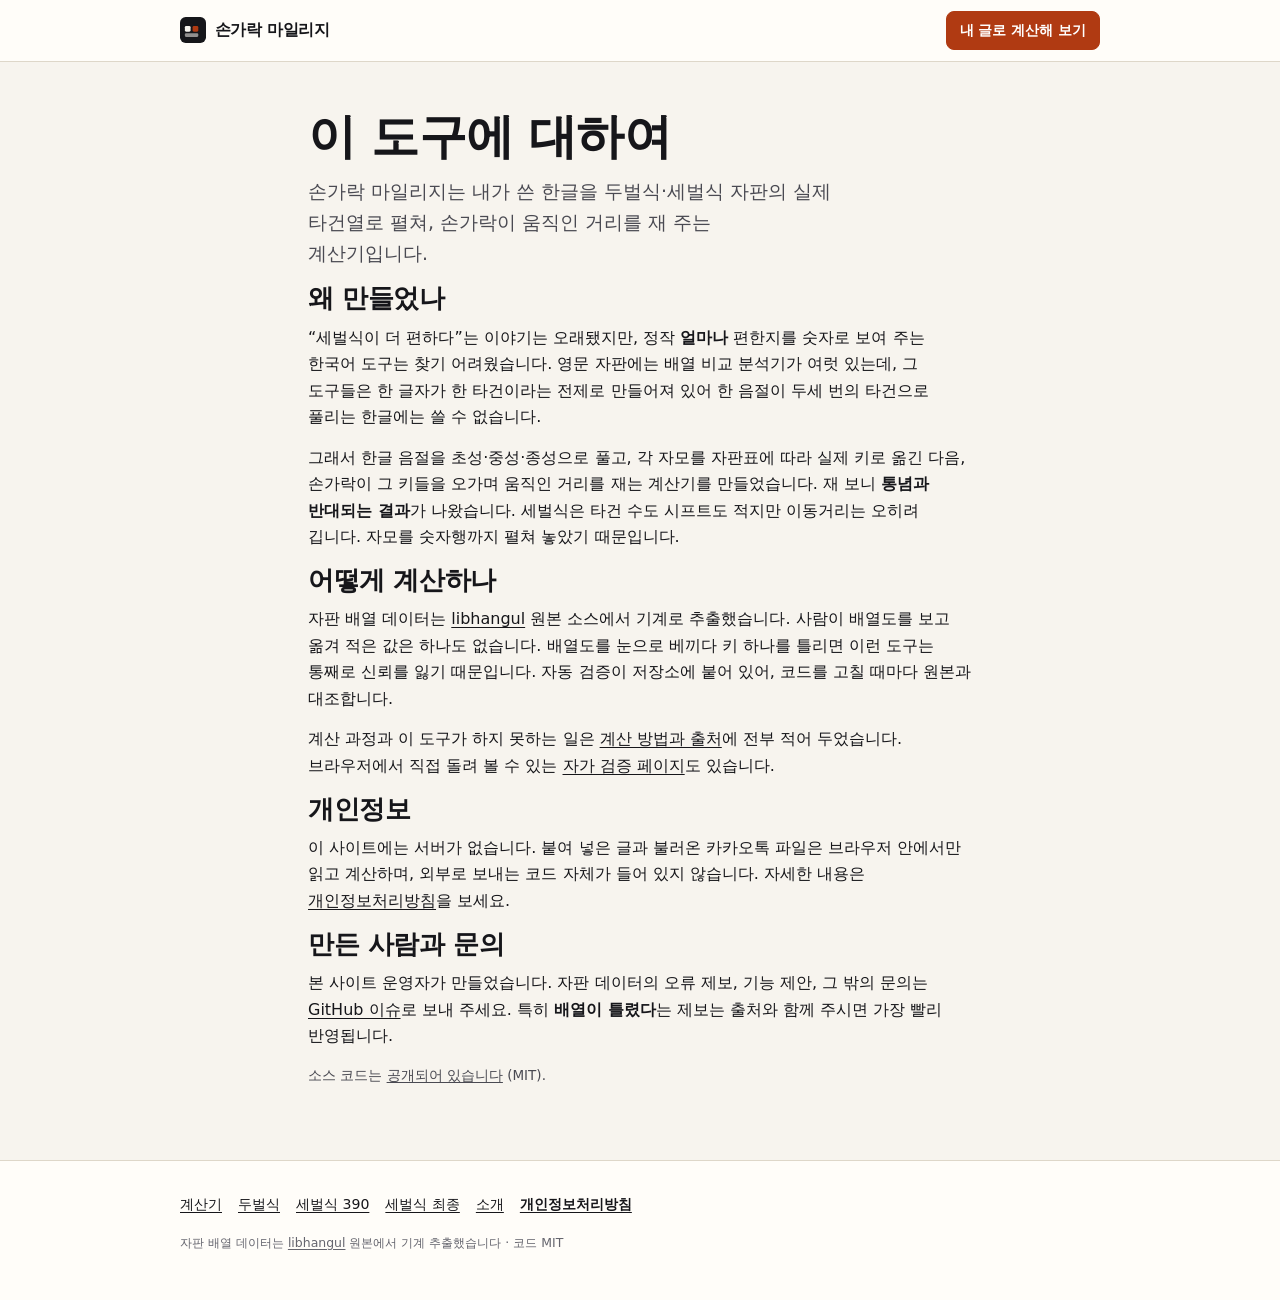
==== about.html @ 14648d4e "법적 고지와 수익화 배선을 실제 요건에 맞추다 조사 결과 현재 구현이 두 가지 요건을 만족하지 못했다.  **공정위 대가성 문구** — 심사지침은 본문과 명확히 구분되고 쉽게 인식" ====
<!doctype html>
<html lang="ko">
<head>
<meta charset="utf-8">
<meta name="viewport" content="width=device-width, initial-scale=1">
<title>소개 — 손가락 마일리지</title>
<meta name="description" content="손가락 마일리지는 한글 자판의 손가락 이동거리를 재는 도구입니다. 왜 만들었고 어떻게 계산하는지 설명합니다.">
<meta name="theme-color" content="#f7f4ee" media="(prefers-color-scheme: light)">
<meta name="theme-color" content="#121216" media="(prefers-color-scheme: dark)">
<meta property="og:type" content="article">
<meta property="og:title" content="소개 — 손가락 마일리지">
<meta property="og:description" content="손가락 마일리지는 한글 자판의 손가락 이동거리를 재는 도구입니다. 왜 만들었고 어떻게 계산하는지 설명합니다.">
<meta property="og:image" content="og.png">
<meta property="og:locale" content="ko_KR">
<meta name="twitter:card" content="summary_large_image">
<link rel="canonical" href="about.html">
<link rel="icon" href="data:image/svg+xml,%3Csvg xmlns='http://www.w3.org/2000/svg' viewBox='0 0 32 32'%3E%3Crect width='32' height='32' rx='7' fill='%2316161a'/%3E%3Crect x='6' y='11' width='7' height='7' rx='1.6' fill='%23f7f4ee'/%3E%3Crect x='15.5' y='11' width='7' height='7' rx='1.6' fill='%23b03a12'/%3E%3Crect x='6' y='20' width='16.5' height='4.5' rx='1.4' fill='%23f7f4ee' opacity='.55'/%3E%3C/svg%3E">
<link rel="stylesheet" href="assets/style.css">
</head>
<body>
<a class="skip" href="#main">본문으로 건너뛰기</a>
<header class="masthead"><div class="wrap">
  <a class="brand" href="./">
    <svg width="26" height="26" viewBox="0 0 32 32" aria-hidden="true">
      <rect width="32" height="32" rx="7" fill="currentColor"></rect>
      <rect x="6" y="11" width="7" height="7" rx="1.6" fill="var(--paper)"></rect>
      <rect x="15.5" y="11" width="7" height="7" rx="1.6" fill="var(--accent)"></rect>
      <rect x="6" y="20" width="16.5" height="4.5" rx="1.4" fill="var(--paper)" opacity=".55"></rect>
    </svg><span>손가락 마일리지</span></a>
  <nav aria-label="사이트"><a class="btn btn-primary" href="./">내 글로 계산해 보기</a></nav>
</div></header>
<main id="main">
<section><div class="wrap" style="max-width:44rem">
  <h1>이 도구에 대하여</h1>
  <p class="lede">손가락 마일리지는 내가 쓴 한글을 두벌식·세벌식 자판의 실제 타건열로 펼쳐,
    손가락이 움직인 거리를 재 주는 계산기입니다.</p>

  <h2>왜 만들었나</h2>
  <p>“세벌식이 더 편하다”는 이야기는 오래됐지만, 정작 <strong>얼마나</strong> 편한지를 숫자로
    보여 주는 한국어 도구는 찾기 어려웠습니다. 영문 자판에는 배열 비교 분석기가 여럿 있는데,
    그 도구들은 한 글자가 한 타건이라는 전제로 만들어져 있어 한 음절이 두세 번의 타건으로
    풀리는 한글에는 쓸 수 없습니다.</p>
  <p>그래서 한글 음절을 초성·중성·종성으로 풀고, 각 자모를 자판표에 따라 실제 키로 옮긴 다음,
    손가락이 그 키들을 오가며 움직인 거리를 재는 계산기를 만들었습니다. 재 보니
    <strong>통념과 반대되는 결과</strong>가 나왔습니다. 세벌식은 타건 수도 시프트도 적지만
    이동거리는 오히려 깁니다. 자모를 숫자행까지 펼쳐 놓았기 때문입니다.</p>

  <h2>어떻게 계산하나</h2>
  <p>자판 배열 데이터는 <a href="https://github.com/libhangul/libhangul" rel="noopener">libhangul</a>
    원본 소스에서 기계로 추출했습니다. 사람이 배열도를 보고 옮겨 적은 값은 하나도 없습니다.
    배열도를 눈으로 베끼다 키 하나를 틀리면 이런 도구는 통째로 신뢰를 잃기 때문입니다.
    자동 검증이 저장소에 붙어 있어, 코드를 고칠 때마다 원본과 대조합니다.</p>
  <p>계산 과정과 이 도구가 하지 못하는 일은
    <a href="./#method">계산 방법과 출처</a>에 전부 적어 두었습니다.
    브라우저에서 직접 돌려 볼 수 있는 <a href="test.html">자가 검증 페이지</a>도 있습니다.</p>

  <h2>개인정보</h2>
  <p>이 사이트에는 서버가 없습니다. 붙여 넣은 글과 불러온 카카오톡 파일은 브라우저 안에서만
    읽고 계산하며, 외부로 보내는 코드 자체가 들어 있지 않습니다. 자세한 내용은
    <a href="privacy.html">개인정보처리방침</a>을 보세요.</p>

  <h2>만든 사람과 문의</h2>
  <p>본 사이트 운영자가 만들었습니다. 자판 데이터의 오류 제보, 기능 제안, 그 밖의 문의는
    <a href="https://github.com/adk24211/aiiiiia/issues" rel="noopener">GitHub 이슈</a>로 보내 주세요. 특히 <strong>배열이 틀렸다</strong>는 제보는 출처와 함께
    주시면 가장 빨리 반영됩니다.</p>
  <p class="small">소스 코드는 <a href="https://github.com/adk24211/aiiiiia" rel="noopener">공개되어 있습니다</a> (MIT).</p>
</div></section></main>
<footer><div class="wrap">
  <ul style="list-style:none;padding:0;margin:0 0 1rem;display:flex;gap:1rem;flex-wrap:wrap;font-size:.88rem">
    <li><a href="./">계산기</a></li>
    <li><a href="dubeolsik.html">두벌식</a></li>
    <li><a href="sebeolsik-390.html">세벌식 390</a></li>
    <li><a href="sebeolsik-final.html">세벌식 최종</a></li>
    <li><a href="about.html">소개</a></li>
    <li><a href="privacy.html"><strong>개인정보처리방침</strong></a></li>
  </ul>
  <p class="tiny">자판 배열 데이터는 <a href="https://github.com/libhangul/libhangul" rel="noopener">libhangul</a>
    원본에서 기계 추출했습니다 · 코드 MIT</p>
</div></footer>
</body>
</html>
---- assets/style.css ----
/* 손가락 마일리지 — 디자인 시스템
   기술 도면 + 편집 디자인. 웹폰트 0개, 라이브러리 0개. */

:root {
  color-scheme: light dark;

  --paper:      #f7f4ee;
  --surface:    #fffdf9;
  --surface-2:  #f0ebe1;
  --ink:        #16161a;
  --ink-2:      #4a4a52;
  --ink-3:      #65656e;
  --line:       #ded7c9;
  --line-2:     #8a857c;
  --accent:     #b03a12;   /* 주황빨강 — 강조 1색 */
  --accent-ink: #ffffff;
  --accent-bg:  #fbeadf;
  --cool:       #14507f;   /* 파랑 — 순차 스케일 기준색 */
  --cool-bg:    #e3edf6;
  --good:       #16624a;
  --shadow:     0 1px 0 rgba(22,22,26,.06), 0 6px 22px -14px rgba(22,22,26,.5);
  --radius:     10px;

  --heat-h: 205;
  --heat-s: 72%;

  --tint-cho:  #e6eff8;
  --tint-jung: #fceade;
  --tint-jong: #e6f2ea;
}

@media (prefers-color-scheme: dark) {
  :root:not([data-theme="light"]) {
    --paper:      #121216;
    --surface:    #1a1a20;
    --surface-2:  #24242c;
    --ink:        #f2efe9;
    --ink-2:      #b9b6b0;
    --ink-3:      #918e89;
    --line:       #33333d;
    --line-2:     #71717f;
    --accent:     #ff8a5c;
    --accent-ink: #2a1004;
    --accent-bg:  #35201a;
    --cool:       #7fb8e8;
    --cool-bg:    #172634;
    --good:       #62c6a3;
    --shadow:     0 1px 0 rgba(0,0,0,.4), 0 10px 30px -18px #000;
    --heat-s: 62%;
    --tint-cho:  #132435;
    --tint-jung: #331e15;
    --tint-jong: #122922;
  }
}
:root[data-theme="dark"] {
  --paper:#121216; --surface:#1a1a20; --surface-2:#24242c; --ink:#f2efe9; --ink-2:#b9b6b0;
  --ink-3:#918e89; --line:#33333d; --line-2:#71717f; --accent:#ff8a5c; --accent-ink:#2a1004;
  --accent-bg:#35201a; --cool:#7fb8e8; --cool-bg:#172634; --good:#62c6a3;
  --shadow:0 1px 0 rgba(0,0,0,.4), 0 10px 30px -18px #000; --heat-s:62%;
  --tint-cho:#132435; --tint-jung:#331e15; --tint-jong:#122922;
}

*, *::before, *::after { box-sizing: border-box; }

html { -webkit-text-size-adjust: 100%; }

body {
  margin: 0;
  background: var(--paper);
  color: var(--ink);
  font-family: system-ui, -apple-system, "Apple SD Gothic Neo", "Pretendard",
               "Malgun Gothic", "Noto Sans KR", "Segoe UI", sans-serif;
  font-size: 16px;
  line-height: 1.65;
  word-break: keep-all;
  overflow-wrap: anywhere;
}

.num { font-variant-numeric: tabular-nums; font-feature-settings: "tnum" 1; }
code, kbd, .mono {
  font-family: ui-monospace, SFMono-Regular, "SF Mono", Menlo, Consolas,
               "Liberation Mono", monospace;
}

/* ---------------------------------------------------------------- 레이아웃 */

.wrap { width: 100%; max-width: 60rem; margin-inline: auto; padding-inline: 20px; }
@media (max-width: 30rem) { .wrap { padding-inline: 16px; } }

main > section { padding-block: 2.75rem; border-top: 1px solid var(--line); }
main > section:first-of-type { border-top: 0; }

.skip {
  position: absolute; left: 0; top: -4rem; z-index: 99;
  background: var(--ink); color: var(--paper); padding: .7rem 1.1rem;
  border-radius: 0 0 var(--radius) 0; text-decoration: none; font-weight: 600;
}
.skip:focus { top: 0; }

:focus-visible {
  outline: 3px solid var(--accent);
  outline-offset: 2px;
  border-radius: 3px;
}

/* ---------------------------------------------------------------- 타이포 */

h1, h2, h3, h4 { line-height: 1.25; margin: 0 0 .6rem; letter-spacing: -0.015em; font-weight: 700; }
h1 { font-size: clamp(1.9rem, 6.2vw, 3rem); }
h2 { font-size: clamp(1.25rem, 3.6vw, 1.6rem); }
h3 { font-size: 1.06rem; }
h4 { font-size: .95rem; }
p  { margin: 0 0 .9rem; }
a  { color: inherit; text-underline-offset: .18em; text-decoration-thickness: 1px; }
a:hover { text-decoration-thickness: 2px; }

.lede { font-size: clamp(1rem, 2.6vw, 1.18rem); color: var(--ink-2); max-width: 44ch; }
.small { font-size: .845rem; color: var(--ink-2); }
.tiny  { font-size: .78rem;  color: var(--ink-3); }
.eyebrow {
  font-size: .74rem; letter-spacing: .14em; text-transform: uppercase;
  color: var(--ink-3); font-weight: 700; margin: 0 0 .5rem;
}

/* ---------------------------------------------------------------- 헤더 */

.masthead {
  border-bottom: 1px solid var(--line);
  background: var(--surface);
}
.masthead .wrap {
  display: flex; align-items: center; gap: 1rem;
  padding-block: .7rem; flex-wrap: wrap;
}
.brand { display: flex; align-items: center; gap: .55rem; font-weight: 800; letter-spacing: -.02em; text-decoration: none; }
.brand svg { display: block; }
.masthead nav { margin-inline-start: auto; display: flex; gap: .25rem; flex-wrap: wrap; }

.btn {
  font: inherit; font-size: .875rem; font-weight: 600;
  background: var(--surface); color: var(--ink);
  border: 1px solid var(--line-2); border-radius: 8px;
  padding: .42rem .8rem; cursor: pointer; text-decoration: none;
  display: inline-flex; align-items: center; gap: .4rem;
}
.btn:hover { background: var(--surface-2); }
.btn[aria-pressed="true"] { background: var(--ink); color: var(--paper); border-color: var(--ink); }
.btn-primary { background: var(--accent); color: var(--accent-ink); border-color: var(--accent); }
.btn-primary:hover { filter: brightness(1.08); background: var(--accent); }
.btn-lg { font-size: 1rem; padding: .62rem 1.1rem; }

/* ---------------------------------------------------------------- 히어로 */

.hero { padding-block: 2.2rem 1.6rem; }
.hero h1 { max-width: 18ch; }
.hero h1 em { font-style: normal; color: var(--accent); }

/* 대가성 고지. 공정위 심사지침은 '본문과 명확히 구분되고 쉽게 인식되는' 표시를 요구한다 —
   본문보다 크게, 본문과 다른 색으로, 테두리로 구분해서, 제휴 링크보다 위에 둔다.
   작게 만들거나 접어 두거나 푸터에만 두면 안 된다. */
.ad-disclosure {
  margin: 1.1rem 0; padding: .7rem .9rem;
  border: 2px solid var(--accent); border-radius: 10px;
  background: var(--accent-bg); color: var(--accent);
  font-size: 1.02rem; font-weight: 650; line-height: 1.5;
}
.ad-disclosure b { font-weight: 800; }

/* ---------------------------------------------------------------- 입력 */

.input-grid { display: grid; gap: 1rem; grid-template-columns: 1fr; margin-top: 1.4rem; }
@media (min-width: 46rem) { .input-grid { grid-template-columns: 1.55fr 1fr; align-items: start; } }

.field { display: block; }
.field > .lbl { display: block; font-weight: 700; font-size: .9rem; margin-bottom: .35rem; }
.field .hint { display: block; font-size: .78rem; color: var(--ink-3); margin-bottom: .45rem; }

textarea#src {
  width: 100%; min-height: 8.5rem; resize: vertical;
  font: inherit; font-size: .95rem; line-height: 1.6;
  padding: .75rem .85rem; color: var(--ink);
  background: var(--surface); border: 1px solid var(--line-2); border-radius: var(--radius);
}

.dropzone {
  border: 2px dashed var(--line-2); border-radius: var(--radius);
  background: var(--surface); padding: .9rem; text-align: center;
}
.dropzone.is-over { border-color: var(--accent); background: var(--accent-bg); }
.dropzone input[type="file"] { display: block; width: 100%; font-size: .82rem; margin-top: .5rem; }

.privacy-note {
  margin-top: .6rem; font-size: .78rem; color: var(--ink-2);
  background: var(--cool-bg); border-left: 3px solid var(--cool);
  padding: .5rem .7rem; border-radius: 0 6px 6px 0;
}

.row-actions { display: flex; flex-wrap: wrap; gap: .5rem; margin-top: .8rem; align-items: center; }

.badge {
  display: inline-flex; align-items: center; gap: .35rem;
  font-size: .76rem; font-weight: 700; border-radius: 100px;
  padding: .2rem .62rem; background: var(--surface-2); color: var(--ink-2);
  border: 1px solid var(--line);
}
.badge::before {
  content: ""; width: 6px; height: 6px; border-radius: 50%;
  background: var(--ink-3); flex: none;
}
.badge-live::before { background: var(--accent); }
.badge-live { background: var(--accent-bg); color: var(--accent); border-color: transparent; }

/* ---------------------------------------------------------------- 헤드라인 */

.headline {
  background: var(--surface); border: 1px solid var(--line);
  border-radius: 14px; padding: 1.4rem 1.3rem; box-shadow: var(--shadow);
}
.bignum {
  font-size: clamp(3rem, 15vw, 5.6rem); font-weight: 800;
  line-height: .95; letter-spacing: -.045em; margin: .1rem 0 .3rem;
  display: flex; align-items: baseline; gap: .3rem; flex-wrap: wrap;
}
.bignum .unit { font-size: .34em; font-weight: 700; color: var(--ink-2); letter-spacing: -.02em; }
.headline .verdict { font-size: clamp(1rem, 2.9vw, 1.22rem); margin: 0 0 .5rem; max-width: 48ch; }
.headline .verdict strong { color: var(--accent); }
.chips { display: flex; flex-wrap: wrap; gap: .4rem; margin-top: .8rem; }

/* ---------------------------------------------------------------- 표 */

.table-scroll { position: relative; overflow-x: auto; -webkit-overflow-scrolling: touch; margin-inline: -4px; padding-inline: 4px; }
table { border-collapse: collapse; width: 100%; font-size: .9rem; min-width: 30rem; }
caption {
  text-align: left; font-size: .82rem; color: var(--ink-2);
  padding-bottom: .5rem;
}
th, td { padding: .5rem .65rem; text-align: right; border-bottom: 1px solid var(--line); }
th[scope="row"], thead th:first-child, td:first-child { text-align: left; }
thead th { font-size: .8rem; color: var(--ink-2); border-bottom: 2px solid var(--line-2); white-space: nowrap; }
tbody th[scope="row"] { font-weight: 600; white-space: nowrap; }
tbody tr:hover { background: var(--surface); }
td.best { color: var(--good); font-weight: 700; }
td.best::after { content: " ●"; font-size: .6em; vertical-align: .25em; }
.unit-cell { color: var(--ink-3); font-weight: 400; font-size: .85em; }

/* ---------------------------------------------------------------- 자판 */

.kbd-block { margin-bottom: 1.5rem; }
.kbd-head { display: flex; align-items: baseline; gap: .6rem; flex-wrap: wrap; margin-bottom: .45rem; }
.kbd-head h3 { margin: 0; }
.kbd { position: relative; overflow-x: auto; }
.kbd svg { display: block; width: 100%; min-width: 22rem; height: auto; }
.kbd .kcap { stroke: var(--line-2); stroke-width: .5; }
.kbd .klabel { font-size: 5.6px; font-weight: 700; }
.kbd .kcount { font-size: 4.2px; font-variant-numeric: tabular-nums; }
.kbd .khot { stroke: var(--accent); stroke-width: 1.1; }
.kbd .kmod { fill: var(--surface-2); }

.legend { display: flex; align-items: center; gap: .5rem; flex-wrap: wrap; font-size: .76rem; color: var(--ink-2); margin-top: .35rem; }
.legend .swatches { display: flex; }
.legend .sw { width: 16px; height: 12px; display: block; }

details {
  border: 1px solid var(--line); border-radius: 10px; background: var(--surface);
  padding: .1rem .85rem; margin-block: .8rem;
}
details[open] { padding-bottom: .85rem; }
summary { cursor: pointer; font-weight: 650; padding: .6rem 0; font-size: .92rem; }
summary::marker { color: var(--accent); }

/* ---------------------------------------------------------------- 막대 */

.bars { display: grid; gap: .5rem; }
.bar-row { display: grid; grid-template-columns: 5.2rem 1fr auto; gap: .6rem; align-items: center; font-size: .86rem; }
.bar-track { display: block; background: var(--surface-2); border-radius: 4px; height: 1.1rem; overflow: hidden; border: 1px solid var(--line); }
.bar-fill { display: block; height: 100%; background: var(--cool); }
.bar-fill.is-accent { background: var(--accent); }
.bar-val { font-variant-numeric: tabular-nums; font-size: .82rem; color: var(--ink-2); min-width: 4.2rem; text-align: right; }

/* ---------------------------------------------------------------- 요약문 */

ul.findings { list-style: none; padding: 0; margin: 0; display: grid; gap: .55rem; }
ul.findings li {
  background: var(--surface); border: 1px solid var(--line); border-radius: 10px;
  padding: .7rem .9rem; font-size: .93rem; display: flex; gap: .65rem; align-items: flex-start;
}
ul.findings li::before {
  content: attr(data-mark); font-weight: 800; color: var(--accent);
  font-size: .8rem; line-height: 1.75; flex: none;
}

/* ---------------------------------------------------------------- 설정 */

.settings { display: grid; gap: 1rem; grid-template-columns: repeat(auto-fit, minmax(13rem, 1fr)); }
fieldset { border: 1px solid var(--line); border-radius: 10px; padding: .7rem .85rem 0.9rem; margin: 0; background: var(--surface); }
legend { font-weight: 700; font-size: .85rem; padding-inline: .3rem; }
.radio-row { display: flex; flex-direction: column; gap: .28rem; font-size: .875rem; }
.radio-row label { display: flex; gap: .45rem; align-items: baseline; cursor: pointer; }
select, input[type="number"], input[type="date"], input[type="text"] {
  font: inherit; font-size: .875rem; padding: .35rem .5rem;
  background: var(--surface); color: var(--ink);
  border: 1px solid var(--line-2); border-radius: 7px; max-width: 100%;
}

/* ---------------------------------------------------------------- 카톡 */

.kakao-box { background: var(--surface); border: 1px solid var(--line); border-radius: 12px; padding: 1rem; margin-top: 1rem; }
.speaker-list { display: flex; flex-wrap: wrap; gap: .45rem; margin: .5rem 0 0; }
.speaker-list label {
  display: inline-flex; gap: .4rem; align-items: center; font-size: .86rem;
  border: 1px solid var(--line-2); border-radius: 100px; padding: .25rem .7rem; cursor: pointer;
  background: var(--paper);
}
.speaker-list label:has(input:checked) { background: var(--accent-bg); border-color: var(--accent); color: var(--accent); font-weight: 650; }

/* ---------------------------------------------------------------- 광고/추천 */

.promo { border: 1px solid var(--line-2); border-radius: 12px; padding: 1rem; background: var(--surface); }
.promo-label {
  display: inline-block; font-size: .7rem; font-weight: 800; letter-spacing: .08em;
  border: 1px solid var(--line-2); border-radius: 4px; padding: 0 .35rem; color: var(--ink-3);
}
.promo ul { list-style: none; padding: 0; margin: .7rem 0 0; display: grid; gap: .6rem; }
.promo li { border-top: 1px solid var(--line); padding-top: .6rem; font-size: .9rem; }
.promo li:first-child { border-top: 0; padding-top: 0; }

/* ---------------------------------------------------------------- 편집기 */

.editor-grid { display: grid; gap: .35rem; }
.editor-row { display: flex; gap: .25rem; flex-wrap: wrap; }
.editor-key { display: grid; gap: .1rem; justify-items: center; }
.editor-key .cap { font-size: .68rem; color: var(--ink-3); }
.editor-key select { padding: .15rem .2rem; font-size: .8rem; min-width: 3.1rem; }

/* ---------------------------------------------------------------- 카드 */

#cardCanvas { width: 100%; height: auto; border: 1px solid var(--line); border-radius: 10px; background: var(--surface); }

/* ---------------------------------------------------------------- 푸터 */

footer { border-top: 1px solid var(--line); background: var(--surface); padding-block: 2rem; margin-top: 1rem; }
footer .cols { display: grid; gap: 1.4rem; grid-template-columns: repeat(auto-fit, minmax(14rem, 1fr)); }
footer h2 { font-size: .95rem; }
footer ul { list-style: none; padding: 0; margin: 0; display: grid; gap: .3rem; font-size: .85rem; }

.srcs { font-size: .8rem; }
.srcs th, .srcs td { padding: .35rem .5rem; }

.visually-hidden {
  position: absolute !important; width: 1px; height: 1px; padding: 0; margin: -1px;
  overflow: hidden; clip: rect(0 0 0 0); white-space: nowrap; border: 0;
}

progress { width: 100%; height: .55rem; }

@media (prefers-reduced-motion: reduce) {
  *, *::before, *::after {
    animation-duration: .001ms !important; animation-iteration-count: 1 !important;
    transition-duration: .001ms !important; scroll-behavior: auto !important;
  }
}

@media print {
  .masthead nav, .input-grid, .promo, .row-actions, details { display: none !important; }
  body { background: #fff; color: #000; }
}
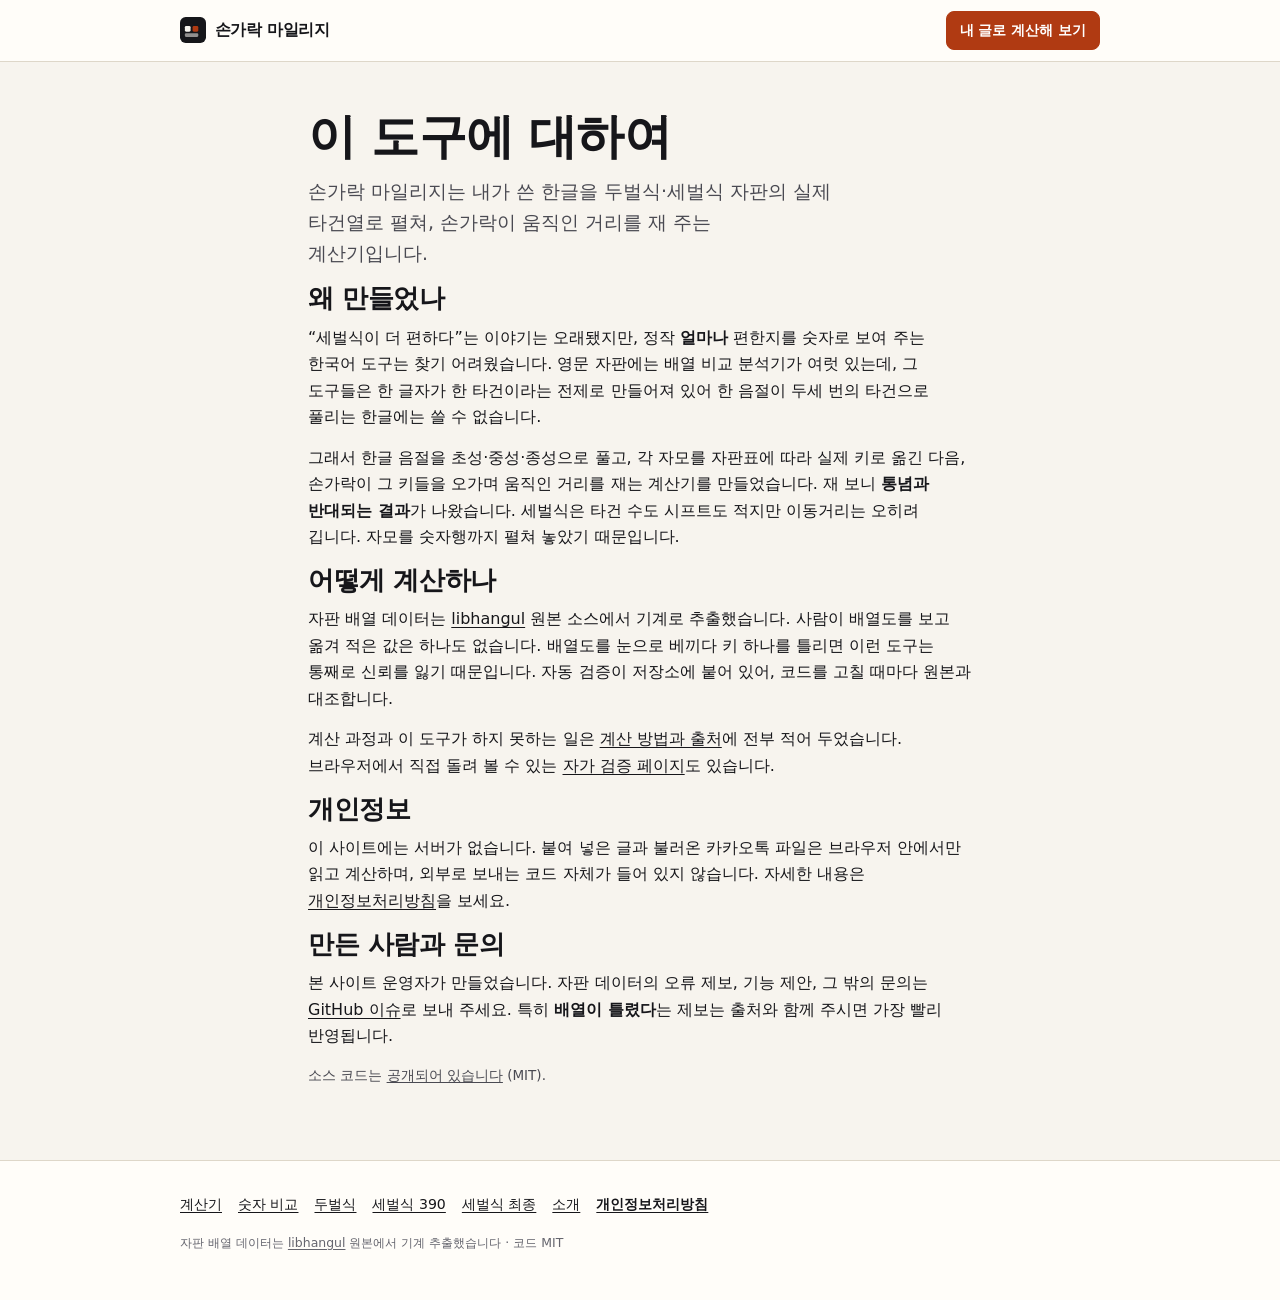
==== commit 9401d5c5: "compare.html: "두벌식 세벌식 차이"에 실제로 숫자로 답하는 페이지 검색어 조사 결과, 가장 수요가 큰 질문들(두벌식 세벌식 차이 / 세벌식 390 최종 차이 / 키보드" ====
--- a/about.html
+++ b/about.html
@@ -68,6 +68,7 @@
 <footer><div class="wrap">
   <ul style="list-style:none;padding:0;margin:0 0 1rem;display:flex;gap:1rem;flex-wrap:wrap;font-size:.88rem">
     <li><a href="./">계산기</a></li>
+    <li><a href="compare.html">숫자 비교</a></li>
     <li><a href="dubeolsik.html">두벌식</a></li>
     <li><a href="sebeolsik-390.html">세벌식 390</a></li>
     <li><a href="sebeolsik-final.html">세벌식 최종</a></li>
--- a/assets/style.css
+++ b/assets/style.css
@@ -242,6 +242,8 @@
 td.best { color: var(--good); font-weight: 700; }
 td.best::after { content: " ●"; font-size: .6em; vertical-align: .25em; }
 .unit-cell { color: var(--ink-3); font-weight: 400; font-size: .85em; }
+/* 낱자(ㄳ ㄵ …)는 본문 크기로는 획이 뭉개져 보인다 */
+.jamo-cell { font-size: 1.35rem; font-weight: 700; }
 
 /* ---------------------------------------------------------------- 자판 */
 
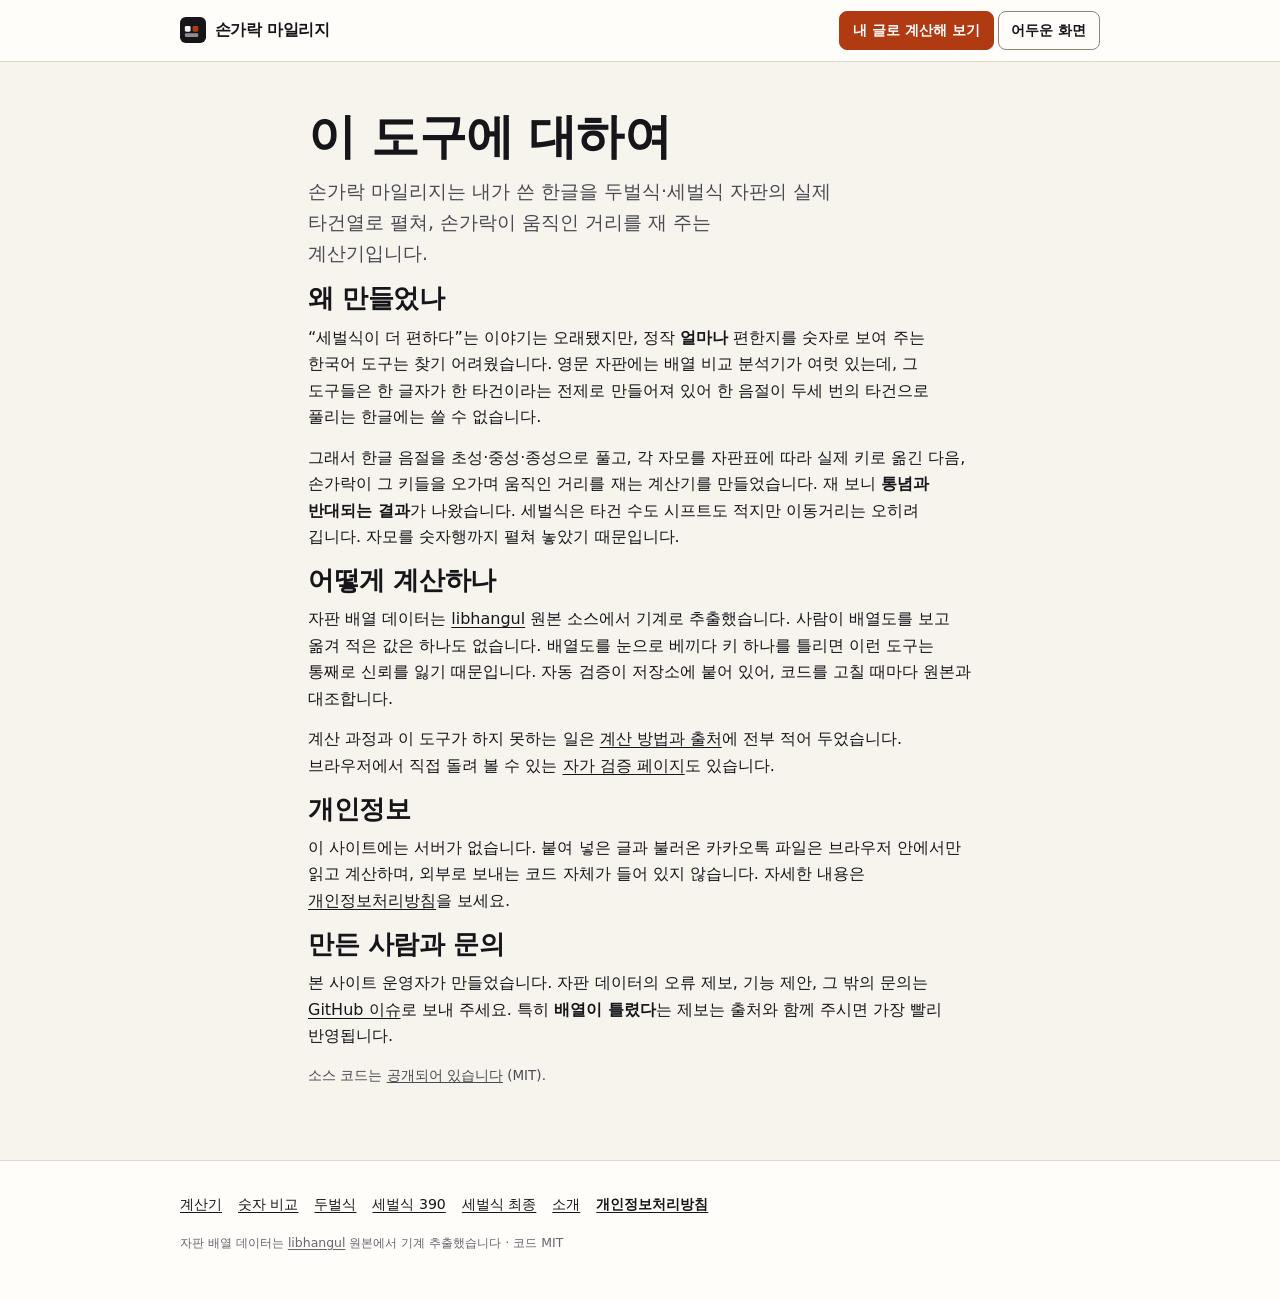
==== commit 1fd4c01c: "검토 반영 2차: 모바일 히트맵, 수익 배선, 크롤러, 문안 **히트맵이 휴대폰에서 읽히지 않았다.** 키 위 타건 수가 4.6px 였다. "색은 보조 표현이고 숫자를 적어 두었다" ====
--- a/about.html
+++ b/about.html
@@ -11,6 +11,7 @@
 <meta property="og:title" content="소개 — 손가락 마일리지">
 <meta property="og:description" content="손가락 마일리지는 한글 자판의 손가락 이동거리를 재는 도구입니다. 왜 만들었고 어떻게 계산하는지 설명합니다.">
 <meta property="og:image" content="og.png">
+<meta property="og:url" content="about.html">
 <meta property="og:locale" content="ko_KR">
 <meta name="twitter:card" content="summary_large_image">
 <link rel="canonical" href="about.html">
@@ -30,6 +31,8 @@
   <nav aria-label="사이트"><a class="btn btn-primary" href="./">내 글로 계산해 보기</a></nav>
 </div></header>
 <main id="main">
+  <div class="wrap" id="adSlotTop"></div>
+
 <section><div class="wrap" style="max-width:44rem">
   <h1>이 도구에 대하여</h1>
   <p class="lede">손가락 마일리지는 내가 쓴 한글을 두벌식·세벌식 자판의 실제 타건열로 펼쳐,
@@ -64,7 +67,9 @@
     <a href="https://github.com/adk24211/aiiiiia/issues" rel="noopener">GitHub 이슈</a>로 보내 주세요. 특히 <strong>배열이 틀렸다</strong>는 제보는 출처와 함께
     주시면 가장 빨리 반영됩니다.</p>
   <p class="small">소스 코드는 <a href="https://github.com/adk24211/aiiiiia" rel="noopener">공개되어 있습니다</a> (MIT).</p>
-</div></section></main>
+</div></section>
+  <div class="wrap" id="adSlotBottom"></div>
+</main>
 <footer><div class="wrap">
   <ul style="list-style:none;padding:0;margin:0 0 1rem;display:flex;gap:1rem;flex-wrap:wrap;font-size:.88rem">
     <li><a href="./">계산기</a></li>
@@ -78,5 +83,7 @@
   <p class="tiny">자판 배열 데이터는 <a href="https://github.com/libhangul/libhangul" rel="noopener">libhangul</a>
     원본에서 기계 추출했습니다 · 코드 MIT</p>
 </div></footer>
+<script src="assets/config.js"></script>
+<script src="assets/site.js"></script>
 </body>
 </html>
--- a/assets/style.css
+++ b/assets/style.css
@@ -251,12 +251,17 @@
 .kbd-head { display: flex; align-items: baseline; gap: .6rem; flex-wrap: wrap; margin-bottom: .45rem; }
 .kbd-head h3 { margin: 0; }
 .kbd { position: relative; overflow-x: auto; }
-.kbd svg { display: block; width: 100%; min-width: 22rem; height: auto; }
+/* 좁은 화면에서 자판 전체를 폭에 맞추면 키 위 숫자가 5px 아래로 내려가 읽을 수 없다.
+   최소 폭을 넉넉히 주고 가로로 밀어 보게 한다 (같은 내용은 아래 표에도 있다). */
+.kbd svg { display: block; width: 100%; min-width: 44rem; height: auto; }
 .kbd .kcap { stroke: var(--line-2); stroke-width: .5; }
 .kbd .klabel { font-size: 5.6px; font-weight: 700; }
 .kbd .kcount { font-size: 4.2px; font-variant-numeric: tabular-nums; }
+.scroll-hint { display: none; font-size: .78rem; color: var(--ink-2); margin: .3rem 0 0; }
+.is-scrollable > .scroll-hint, .scroll-hint.is-on { display: block; }
 .kbd .khot { stroke: var(--accent); stroke-width: 1.1; }
-.kbd .kmod { fill: var(--surface-2); }
+/* .kmod 에 fill 을 주면 인라인 fill 속성을 눌러 버려 시프트 키 히트 색이 사라진다 */
+.kbd .kmod { stroke-dasharray: none; }
 
 .legend { display: flex; align-items: center; gap: .5rem; flex-wrap: wrap; font-size: .76rem; color: var(--ink-2); margin-top: .35rem; }
 .legend .swatches { display: flex; }
@@ -355,6 +360,16 @@
 
 progress { width: 100%; height: .55rem; }
 
+[hidden] { display: none !important; }
+
+/* 출처 표의 바깥 링크: 화살표만 있으면 누르기 어렵고 읽어 주기도 어렵다 */
+.srcs a.ext {
+  display: inline-block; min-width: 24px; min-height: 24px;
+  padding: 2px 6px; text-align: center; text-decoration: none;
+  border: 1px solid var(--line-2); border-radius: 6px; margin-left: .3rem;
+}
+.srcs a.ext:hover { background: var(--surface-2); }
+
 @media (prefers-reduced-motion: reduce) {
   *, *::before, *::after {
     animation-duration: .001ms !important; animation-iteration-count: 1 !important;
@@ -362,6 +377,17 @@
   }
 }
 
+/* 강제 색 모드(고대비)에서는 배경색이 전부 무시돼 막대와 범례가 사라진다.
+   테두리로 형태를 남기고, 시스템 색을 명시해 채운다. */
+@media (forced-colors: active) {
+  .bar-track { border: 1px solid CanvasText; }
+  .bar-fill { background: Highlight !important; forced-color-adjust: none; }
+  .legend .sw { border: 1px solid CanvasText; forced-color-adjust: none; }
+  .badge, .promo-label { border: 1px solid CanvasText; }
+  td.best { forced-color-adjust: none; }
+  .ad-disclosure { border: 2px solid CanvasText; }
+}
+
 @media print {
   .masthead nav, .input-grid, .promo, .row-actions, details { display: none !important; }
   body { background: #fff; color: #000; }
